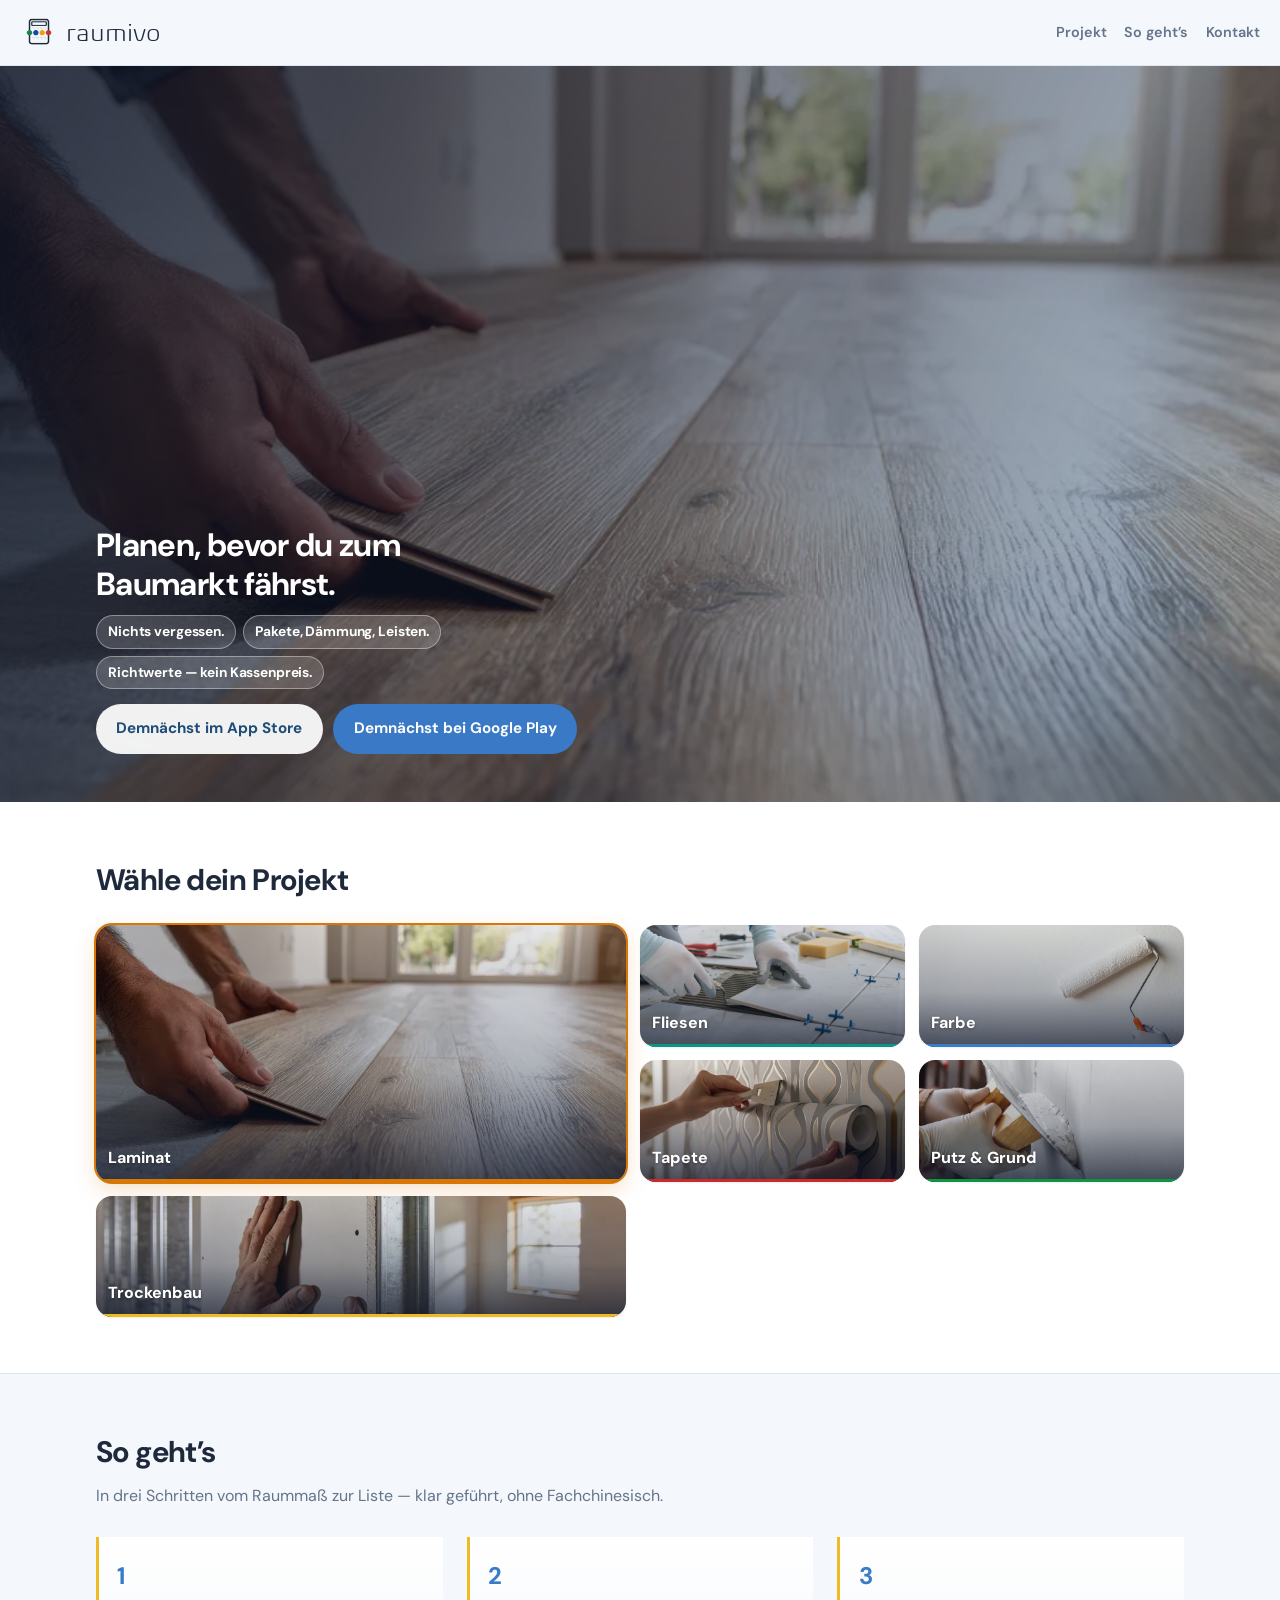
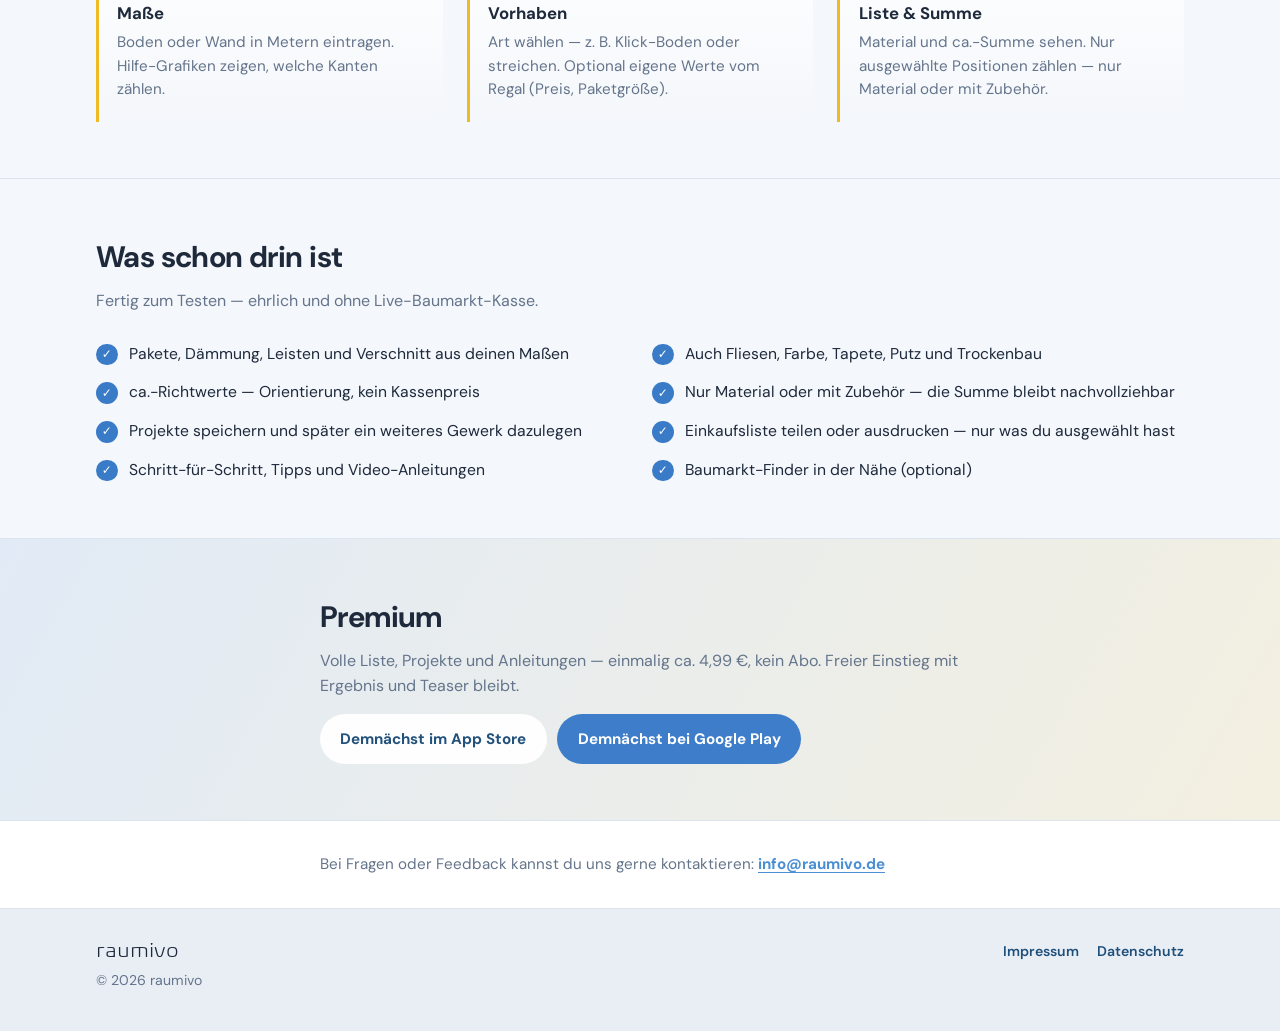
==== index.html @ ad679075 "Add raumivo.de landing page. Co-authored-by: Cursor <cursoragent@cursor.com>" ====
<!DOCTYPE html>
<html lang="de">
<head>
    <meta charset="UTF-8">
    <meta name="viewport" content="width=device-width, initial-scale=1">
    <title>raumivo — Laminat &amp; Heimwerker planen</title>
    <meta name="description" content="Neuen Boden planen mit raumivo: Pakete, Dämmung, Leisten und ca.-Richtwerte — plus Farbe, Tapete, Fliesen und mehr. App für Android und iOS.">
    <meta name="theme-color" content="#3A7BC8">
    <link rel="icon" type="image/png" href="img/logo.png">
    <link rel="preconnect" href="https://fonts.googleapis.com">
    <link rel="preconnect" href="https://fonts.gstatic.com" crossorigin>
    <link href="https://fonts.googleapis.com/css2?family=DM+Sans:ital,opsz,wght@0,9..40,400;0,9..40,600;0,9..40,700;1,9..40,400&display=swap" rel="stylesheet">
    <link rel="stylesheet" href="site.css">
</head>
<body>
    <header class="site-header">
        <a class="brand" href="index.html" aria-label="raumivo Start">
            <img src="img/logo.png" width="40" height="40" alt="">
            <span class="brand-name raumivo-wordmark">raumivo</span>
        </a>
        <nav class="site-nav" aria-label="Seiten">
            <a href="#gewerke">Projekt</a>
            <a href="#so-gehts">So geht’s</a>
            <a href="#kontakt">Kontakt</a>
        </nav>
    </header>

    <main>
        <section class="hero" aria-labelledby="hero-title">
            <div class="hero-bg" style="background-image:url('img/gewerke/home-laminat.webp')" role="img" aria-label="Laminatboden"></div>
            <div class="hero-shade" aria-hidden="true"></div>
            <div class="hero-inner">
                <h1 id="hero-title" class="hero-headline">Planen, bevor du zum Baumarkt fährst.</h1>
                <ul class="hero-slogans">
                    <li>Nichts vergessen.</li>
                    <li>Pakete, Dämmung, Leisten.</li>
                    <li>Richtwerte — kein Kassenpreis.</li>
                </ul>
                <div class="cta-row">
                    <a class="btn btn-secondary is-soon" href="mailto:info@raumivo.de" data-store="appstore"
                       data-label-soon="Demnächst im App Store"
                       data-label-live="Im App Store laden">Demnächst im App Store</a>
                    <a class="btn btn-primary is-soon" href="mailto:info@raumivo.de" data-store="play"
                       data-label-soon="Demnächst bei Google Play"
                       data-label-live="Bei Google Play laden">Demnächst bei Google Play</a>
                </div>
            </div>
        </section>

        <section id="gewerke" class="section section-trades" aria-labelledby="trades-title">
            <div class="section-inner">
                <h2 id="trades-title">Wähle dein Projekt</h2>
                <div class="trade-grid" role="list">
                    <article class="trade-tile trade-tile--star trade-tile--laminat" role="listitem">
                        <span class="trade-tile-bg" style="background-image:url('img/gewerke/home-laminat.webp')"></span>
                        <span class="trade-tile-shade" aria-hidden="true"></span>
                        <span class="trade-tile-label">Laminat</span>
                    </article>
                    <article class="trade-tile trade-tile--fliesen" role="listitem">
                        <span class="trade-tile-bg" style="background-image:url('img/gewerke/home-fliesen.webp')"></span>
                        <span class="trade-tile-shade" aria-hidden="true"></span>
                        <span class="trade-tile-label">Fliesen</span>
                    </article>
                    <article class="trade-tile trade-tile--farbe" role="listitem">
                        <span class="trade-tile-bg" style="background-image:url('img/gewerke/home-farbe.webp')"></span>
                        <span class="trade-tile-shade" aria-hidden="true"></span>
                        <span class="trade-tile-label">Farbe</span>
                    </article>
                    <article class="trade-tile trade-tile--tapete" role="listitem">
                        <span class="trade-tile-bg" style="background-image:url('img/gewerke/home-tapete.webp')"></span>
                        <span class="trade-tile-shade" aria-hidden="true"></span>
                        <span class="trade-tile-label">Tapete</span>
                    </article>
                    <article class="trade-tile trade-tile--putz" role="listitem">
                        <span class="trade-tile-bg" style="background-image:url('img/gewerke/home-putz.webp')"></span>
                        <span class="trade-tile-shade" aria-hidden="true"></span>
                        <span class="trade-tile-label">Putz &amp; Grund</span>
                    </article>
                    <article class="trade-tile trade-tile--trockenbau" role="listitem">
                        <span class="trade-tile-bg" style="background-image:url('img/gewerke/home-trockenbau.webp')"></span>
                        <span class="trade-tile-shade" aria-hidden="true"></span>
                        <span class="trade-tile-label">Trockenbau</span>
                    </article>
                </div>
            </div>
        </section>

        <section id="so-gehts" class="section section-how" aria-labelledby="how-title">
            <div class="section-inner">
                <h2 id="how-title">So geht’s</h2>
                <p class="section-lead">In drei Schritten vom Raummaß zur Liste — klar geführt, ohne Fachchinesisch.</p>
                <ol class="steps">
                    <li class="step">
                        <h3>Maße</h3>
                        <p>Boden oder Wand in Metern eintragen. Hilfe-Grafiken zeigen, welche Kanten zählen.</p>
                    </li>
                    <li class="step">
                        <h3>Vorhaben</h3>
                        <p>Art wählen — z.&nbsp;B. Klick-Boden oder streichen. Optional eigene Werte vom Regal (Preis, Paketgröße).</p>
                    </li>
                    <li class="step">
                        <h3>Liste &amp; Summe</h3>
                        <p>Material und ca.-Summe sehen. Nur ausgewählte Positionen zählen — nur Material oder mit Zubehör.</p>
                    </li>
                </ol>
            </div>
        </section>

        <section id="nutzen" class="section" aria-labelledby="benefits-title">
            <div class="section-inner">
                <h2 id="benefits-title">Was schon drin ist</h2>
                <p class="section-lead">Fertig zum Testen — ehrlich und ohne Live-Baumarkt-Kasse.</p>
                <ul class="checks">
                    <li><span class="check-mark" aria-hidden="true">✓</span><span>Pakete, Dämmung, Leisten und Verschnitt aus deinen Maßen</span></li>
                    <li><span class="check-mark" aria-hidden="true">✓</span><span>Auch Fliesen, Farbe, Tapete, Putz und Trockenbau</span></li>
                    <li><span class="check-mark" aria-hidden="true">✓</span><span>ca.-Richtwerte — Orientierung, kein Kassenpreis</span></li>
                    <li><span class="check-mark" aria-hidden="true">✓</span><span>Nur Material oder mit Zubehör — die Summe bleibt nachvollziehbar</span></li>
                    <li><span class="check-mark" aria-hidden="true">✓</span><span>Projekte speichern und später ein weiteres Gewerk dazulegen</span></li>
                    <li><span class="check-mark" aria-hidden="true">✓</span><span>Einkaufsliste teilen oder ausdrucken — nur was du ausgewählt hast</span></li>
                    <li><span class="check-mark" aria-hidden="true">✓</span><span>Schritt-für-Schritt, Tipps und Video-Anleitungen</span></li>
                    <li><span class="check-mark" aria-hidden="true">✓</span><span>Baumarkt-Finder in der Nähe (optional)</span></li>
                </ul>
            </div>
        </section>

        <section class="section section-premium" aria-labelledby="premium-title">
            <div class="section-inner premium-box">
                <h2 id="premium-title">Premium</h2>
                <p>Volle Liste, Projekte und Anleitungen — einmalig ca.&nbsp;4,99&nbsp;€, kein Abo. Freier Einstieg mit Ergebnis und Teaser bleibt.</p>
                <div class="cta-row">
                    <a class="btn btn-secondary is-soon" href="mailto:info@raumivo.de" data-store="appstore"
                       data-label-soon="Demnächst im App Store"
                       data-label-live="Im App Store laden">Demnächst im App Store</a>
                    <a class="btn btn-primary is-soon" href="mailto:info@raumivo.de" data-store="play"
                       data-label-soon="Demnächst bei Google Play"
                       data-label-live="Bei Google Play laden">Demnächst bei Google Play</a>
                </div>
            </div>
        </section>

        <section id="kontakt" class="section section-contact" aria-label="Kontakt">
            <div class="section-inner contact-box">
                <p class="contact-hint">
                    Bei Fragen oder Feedback kannst du uns gerne kontaktieren:
                    <a href="mailto:info@raumivo.de" data-site-email="fill">info@raumivo.de</a>
                </p>
            </div>
        </section>
    </main>

    <footer class="site-footer">
        <div class="section-inner">
            <div>
                <strong class="brand-name raumivo-wordmark" style="font-size:1.25rem;">raumivo</strong>
                <p style="margin:0.35rem 0 0;">© 2026 raumivo</p>
            </div>
            <div class="footer-links">
                <a href="impressum.html">Impressum</a>
                <a href="datenschutz.html">Datenschutz</a>
            </div>
        </div>
    </footer>

    <script src="site-config.js"></script>
    <script src="site.js"></script>
</body>
</html>
---- site.css ----
/* raumivo.de — gemeinsame Website-Styles */
@font-face {
    font-family: "Biome";
    font-style: normal;
    font-weight: 300;
    font-display: swap;
    src: url("./Biome-W04-Light.ttf") format("truetype");
}

:root {
    --blue: #3a7bc8;
    --blue-mid: #4a8fd4;
    --blue-deep: #1e4f7a;
    --blue-soft: #e8f1fa;
    --yellow: #eebb22;
    --laminat: #d97706;
    --ink: #1e293b;
    --muted: #64748b;
    --line: #dbe4ef;
    --paper: #f4f7fb;
    --white: #ffffff;
    --font-wordmark: "Biome", -apple-system, BlinkMacSystemFont, "Segoe UI", system-ui, sans-serif;
    --font-body: "DM Sans", system-ui, sans-serif;
    --radius: 1rem;
    --max: 68rem;
}

*,
*::before,
*::after {
    box-sizing: border-box;
}

html {
    scroll-behavior: smooth;
}

body {
    margin: 0;
    font-family: var(--font-body);
    color: var(--ink);
    background: var(--paper);
    line-height: 1.55;
    -webkit-font-smoothing: antialiased;
}

img {
    max-width: 100%;
    height: auto;
    display: block;
}

a {
    color: var(--blue-mid);
}

a:hover {
    color: var(--blue-deep);
}

.raumivo-wordmark {
    font-family: var(--font-wordmark);
    font-weight: 300;
    letter-spacing: 0;
    text-transform: lowercase;
}

.site-header {
    position: sticky;
    top: 0;
    z-index: 20;
    display: flex;
    align-items: center;
    justify-content: space-between;
    gap: 1rem;
    padding: 0.85rem 1.25rem;
    background: rgba(244, 247, 251, 0.88);
    backdrop-filter: blur(10px);
    -webkit-backdrop-filter: blur(10px);
    border-bottom: 1px solid rgba(219, 228, 239, 0.8);
}

.brand {
    display: inline-flex;
    align-items: center;
    gap: 0.55rem;
    text-decoration: none;
    color: inherit;
}

.brand img {
    width: 2.35rem;
    height: 2.35rem;
}

.brand-name {
    font-size: 1.45rem;
    line-height: 1;
    color: var(--ink);
}

.site-nav {
    display: flex;
    flex-wrap: wrap;
    gap: 0.85rem 1.1rem;
    font-size: 0.9rem;
    font-weight: 600;
}

.site-nav a {
    text-decoration: none;
    color: var(--muted);
}

.site-nav a:hover {
    color: var(--blue);
}

/* —— Hero (full-bleed Laminat) —— */
.hero {
    position: relative;
    overflow: hidden;
    min-height: min(92vh, 46rem);
    display: flex;
    align-items: flex-end;
    padding: 3.5rem 1.25rem 3rem;
    color: #fff;
}

.hero-bg {
    position: absolute;
    inset: 0;
    background-size: cover;
    background-position: center;
    transform: scale(1.02);
    animation: heroZoom 14s ease-out both;
}

.hero-shade {
    position: absolute;
    inset: 0;
    background: linear-gradient(
        115deg,
        rgba(15, 23, 42, 0.82) 0%,
        rgba(15, 23, 42, 0.55) 48%,
        rgba(30, 79, 122, 0.35) 100%
    );
}

.hero-inner {
    position: relative;
    z-index: 1;
    width: 100%;
    max-width: var(--max);
    margin: 0 auto;
    animation: heroIn 0.8s ease both;
}

.hero-brand {
    display: flex;
    align-items: center;
    gap: 0.85rem;
    margin-bottom: 1.1rem;
}

.logo-plate {
    display: grid;
    place-items: center;
    width: 4.35rem;
    height: 4.35rem;
    border-radius: 1.05rem;
    background: #fff;
    box-shadow: 0 8px 22px rgba(15, 23, 42, 0.28);
    flex-shrink: 0;
}

.hero-brand img {
    width: 3.35rem;
    height: 3.35rem;
    filter: none;
}

.hero-slogans {
    display: flex;
    flex-wrap: wrap;
    gap: 0.45rem;
    list-style: none;
    margin: 0 0 0.9rem;
    padding: 0;
    max-width: 36rem;
}

.hero-slogans li {
    margin: 0;
    padding: 0.32rem 0.7rem;
    border-radius: 999px;
    background: rgba(255, 255, 255, 0.16);
    border: 1px solid rgba(255, 255, 255, 0.38);
    color: #fff;
    font-size: 0.86rem;
    font-weight: 700;
    letter-spacing: -0.01em;
}

.hero-wordmark {
    font-size: clamp(2.75rem, 9vw, 4.5rem);
    line-height: 1;
    margin: 0;
    color: #fff;
    text-shadow: 0 2px 18px rgba(0, 0, 0, 0.35);
}

.hero-kicker {
    display: inline-block;
    margin: 0 0 0.55rem;
    padding: 0.2rem 0.55rem;
    border-radius: 999px;
    background: rgba(217, 119, 6, 0.95);
    color: #fff;
    font-size: 0.72rem;
    font-weight: 800;
    letter-spacing: 0.06em;
    text-transform: uppercase;
}

.hero-headline {
    font-family: var(--font-body);
    font-size: clamp(1.4rem, 3.8vw, 2rem);
    font-weight: 700;
    line-height: 1.2;
    max-width: 18ch;
    margin: 0 0 0.75rem;
    color: #fff;
    letter-spacing: -0.02em;
}

.hero-lead {
    max-width: 34rem;
    margin: 0 0 1.5rem;
    font-size: 1.05rem;
    color: rgba(255, 255, 255, 0.88);
}

.cta-row {
    display: flex;
    flex-wrap: wrap;
    gap: 0.65rem;
}

.btn {
    display: inline-flex;
    align-items: center;
    justify-content: center;
    min-height: 2.85rem;
    padding: 0.7rem 1.15rem;
    border-radius: 999px;
    font-family: var(--font-body);
    font-size: 0.95rem;
    font-weight: 700;
    text-decoration: none;
    border: 2px solid transparent;
    transition: transform 0.18s ease, background 0.18s ease, border-color 0.18s ease, color 0.18s ease;
}

.btn:hover {
    transform: translateY(-1px);
}

.btn-primary {
    background: var(--blue);
    color: var(--white);
}

.btn-primary:hover {
    background: #2f6aaf;
    color: var(--white);
}

.btn-secondary {
    background: rgba(255, 255, 255, 0.95);
    color: var(--blue-deep);
    border-color: transparent;
}

.btn-secondary:hover {
    background: #fff;
    color: var(--blue);
}

.btn.is-soon.btn-secondary,
.btn.is-soon.btn-primary {
    opacity: 0.98;
}

.btn-ghost {
    background: transparent;
    color: var(--blue-deep);
    border-color: transparent;
    text-decoration: underline;
    text-underline-offset: 3px;
    font-weight: 600;
}

.btn-ghost-on-dark {
    color: rgba(255, 255, 255, 0.92);
}

.btn-ghost-on-dark:hover {
    color: #fff;
}

/* —— Sections —— */
.section {
    padding: 3.5rem 1.25rem;
}

.section-inner {
    max-width: var(--max);
    margin: 0 auto;
}

.section h2 {
    font-family: var(--font-body);
    font-size: clamp(1.45rem, 3vw, 1.85rem);
    font-weight: 700;
    letter-spacing: -0.02em;
    margin: 0 0 0.5rem;
}

.section-lead {
    margin: 0 0 1.75rem;
    max-width: 36rem;
    color: var(--muted);
}

/* Gewerk-Fotos */
.section-trades {
    background: var(--white);
    border-bottom: 1px solid var(--line);
}

.section-trades h2 {
    margin-bottom: 1.35rem;
}

.trade-grid {
    display: grid;
    grid-template-columns: 1fr 1fr;
    gap: 0.7rem;
}

@media (min-width: 800px) {
    .trade-grid {
        grid-template-columns: 2fr 1fr 1fr;
        grid-template-rows: auto auto;
        gap: 0.85rem;
    }

    .trade-tile--star {
        grid-row: span 2;
        min-height: 100%;
    }
}

.trade-tile {
    position: relative;
    isolation: isolate;
    min-height: 7.6rem;
    border-radius: 1rem;
    overflow: hidden;
    box-shadow: 0 1px 2px rgba(15, 23, 42, 0.08);
}

.trade-tile--star {
    min-height: 10.5rem;
    box-shadow: 0 0 0 2px var(--laminat), 0 8px 22px rgba(217, 119, 6, 0.22);
}

.trade-tile-bg {
    position: absolute;
    inset: 0;
    background-size: cover;
    background-position: center;
}

.trade-tile-shade {
    position: absolute;
    inset: 0;
    background: linear-gradient(
        to top,
        rgba(15, 23, 42, 0.75) 0%,
        rgba(15, 23, 42, 0.32) 45%,
        rgba(15, 23, 42, 0.1) 100%
    );
}

.trade-tile-label {
    position: absolute;
    left: 0.75rem;
    right: 0.75rem;
    bottom: 0.7rem;
    z-index: 2;
    color: #fff;
    font-size: 1rem;
    font-weight: 800;
    text-shadow: 0 1px 3px rgba(0, 0, 0, 0.4);
}

.trade-tile-badge {
    position: absolute;
    top: 0.6rem;
    right: 0.6rem;
    z-index: 2;
    padding: 0.18rem 0.5rem;
    border-radius: 999px;
    background: rgba(217, 119, 6, 0.95);
    color: #fff;
    font-size: 0.65rem;
    font-weight: 800;
    letter-spacing: 0.05em;
    text-transform: uppercase;
}

.trade-tile--laminat::after,
.trade-tile--fliesen::after,
.trade-tile--farbe::after,
.trade-tile--tapete::after,
.trade-tile--putz::after,
.trade-tile--trockenbau::after {
    content: "";
    position: absolute;
    left: 0;
    right: 0;
    bottom: 0;
    height: 3px;
    z-index: 2;
}

.trade-tile--laminat::after { background: #d97706; }
.trade-tile--fliesen::after { background: #0d9488; }
.trade-tile--farbe::after { background: #3a7bc8; }
.trade-tile--tapete::after { background: #cc292b; }
.trade-tile--putz::after { background: #109342; }
.trade-tile--trockenbau::after { background: #eebb22; }

.section-how {
    background: var(--paper);
    border-bottom: 1px solid var(--line);
}

.steps {
    display: grid;
    gap: 1.25rem;
    list-style: none;
    margin: 0;
    padding: 0;
    counter-reset: step;
}

@media (min-width: 720px) {
    .steps {
        grid-template-columns: repeat(3, 1fr);
        gap: 1.5rem;
    }
}

.step {
    counter-increment: step;
    padding: 1.25rem 1.15rem;
    border-left: 3px solid var(--yellow);
    background: linear-gradient(180deg, #fff, var(--paper));
    animation: riseIn 0.7s ease both;
}

.step:nth-child(2) { animation-delay: 0.08s; }
.step:nth-child(3) { animation-delay: 0.16s; }

.step::before {
    content: counter(step);
    display: block;
    font-size: 1.5rem;
    font-weight: 700;
    color: var(--blue);
    margin-bottom: 0.35rem;
}

.step h3 {
    margin: 0 0 0.35rem;
    font-size: 1.05rem;
}

.step p {
    margin: 0;
    font-size: 0.95rem;
    color: var(--muted);
}

.checks {
    list-style: none;
    margin: 0;
    padding: 0;
    display: grid;
    gap: 0.85rem;
}

@media (min-width: 720px) {
    .checks {
        grid-template-columns: 1fr 1fr;
        gap: 0.9rem 1.5rem;
    }
}

.checks li {
    display: flex;
    gap: 0.7rem;
    align-items: flex-start;
    font-size: 0.98rem;
}

.check-mark {
    flex-shrink: 0;
    width: 1.35rem;
    height: 1.35rem;
    margin-top: 0.12rem;
    border-radius: 999px;
    background: var(--blue);
    color: var(--white);
    display: grid;
    place-items: center;
    font-size: 0.75rem;
    font-weight: 800;
}

.section-premium {
    background: linear-gradient(120deg, rgba(58, 123, 200, 0.1), rgba(238, 187, 34, 0.12));
    border-top: 1px solid var(--line);
}

.premium-box {
    max-width: 40rem;
}

.premium-box p {
    margin: 0 0 1rem;
    color: var(--muted);
}

.section-contact {
    background: var(--white);
    border-top: 1px solid var(--line);
    padding-top: 2rem;
    padding-bottom: 2rem;
}

.contact-box {
    max-width: 40rem;
}

.contact-hint {
    margin: 0;
    color: var(--muted);
    font-size: 0.95rem;
    line-height: 1.5;
}

.contact-hint a {
    font-weight: 700;
    text-decoration: underline;
    text-underline-offset: 3px;
}

/* —— Legal pages —— */
.legal-page {
    padding: 2rem 1.25rem 3rem;
}

.legal-page .section-inner {
    max-width: 40rem;
}

.legal-page h1 {
    font-size: 1.75rem;
    margin: 0 0 0.75rem;
}

.legal-page h2 {
    font-size: 1.05rem;
    margin: 1.6rem 0 0.5rem;
}

.legal-page p,
.legal-page li {
    color: #334155;
    font-size: 0.95rem;
}

.note-pending {
    background: #fff8e6;
    border: 1px solid #f0d889;
    border-radius: var(--radius);
    padding: 0.85rem 1rem;
    font-size: 0.9rem;
    color: #6b5420;
}

.back-link {
    display: inline-block;
    margin-bottom: 1.25rem;
    font-weight: 600;
    text-decoration: none;
}

/* —— Footer —— */
.site-footer {
    padding: 2rem 1.25rem 2.5rem;
    border-top: 1px solid var(--line);
    background: #e9eef5;
    color: var(--muted);
    font-size: 0.88rem;
}

.site-footer .section-inner {
    display: flex;
    flex-wrap: wrap;
    gap: 1rem 1.5rem;
    justify-content: space-between;
    align-items: flex-start;
}

.footer-links {
    display: flex;
    flex-wrap: wrap;
    gap: 0.85rem 1.1rem;
}

.footer-links a {
    text-decoration: none;
    font-weight: 600;
    color: var(--blue-deep);
}

@keyframes heroIn {
    from { opacity: 0; transform: translateY(12px); }
    to { opacity: 1; transform: translateY(0); }
}

@keyframes heroZoom {
    from { transform: scale(1.08); }
    to { transform: scale(1.02); }
}

@keyframes riseIn {
    from { opacity: 0; transform: translateY(10px); }
    to { opacity: 1; transform: translateY(0); }
}

@media (prefers-reduced-motion: reduce) {
    *,
    *::before,
    *::after {
        animation: none !important;
        transition: none !important;
    }
}
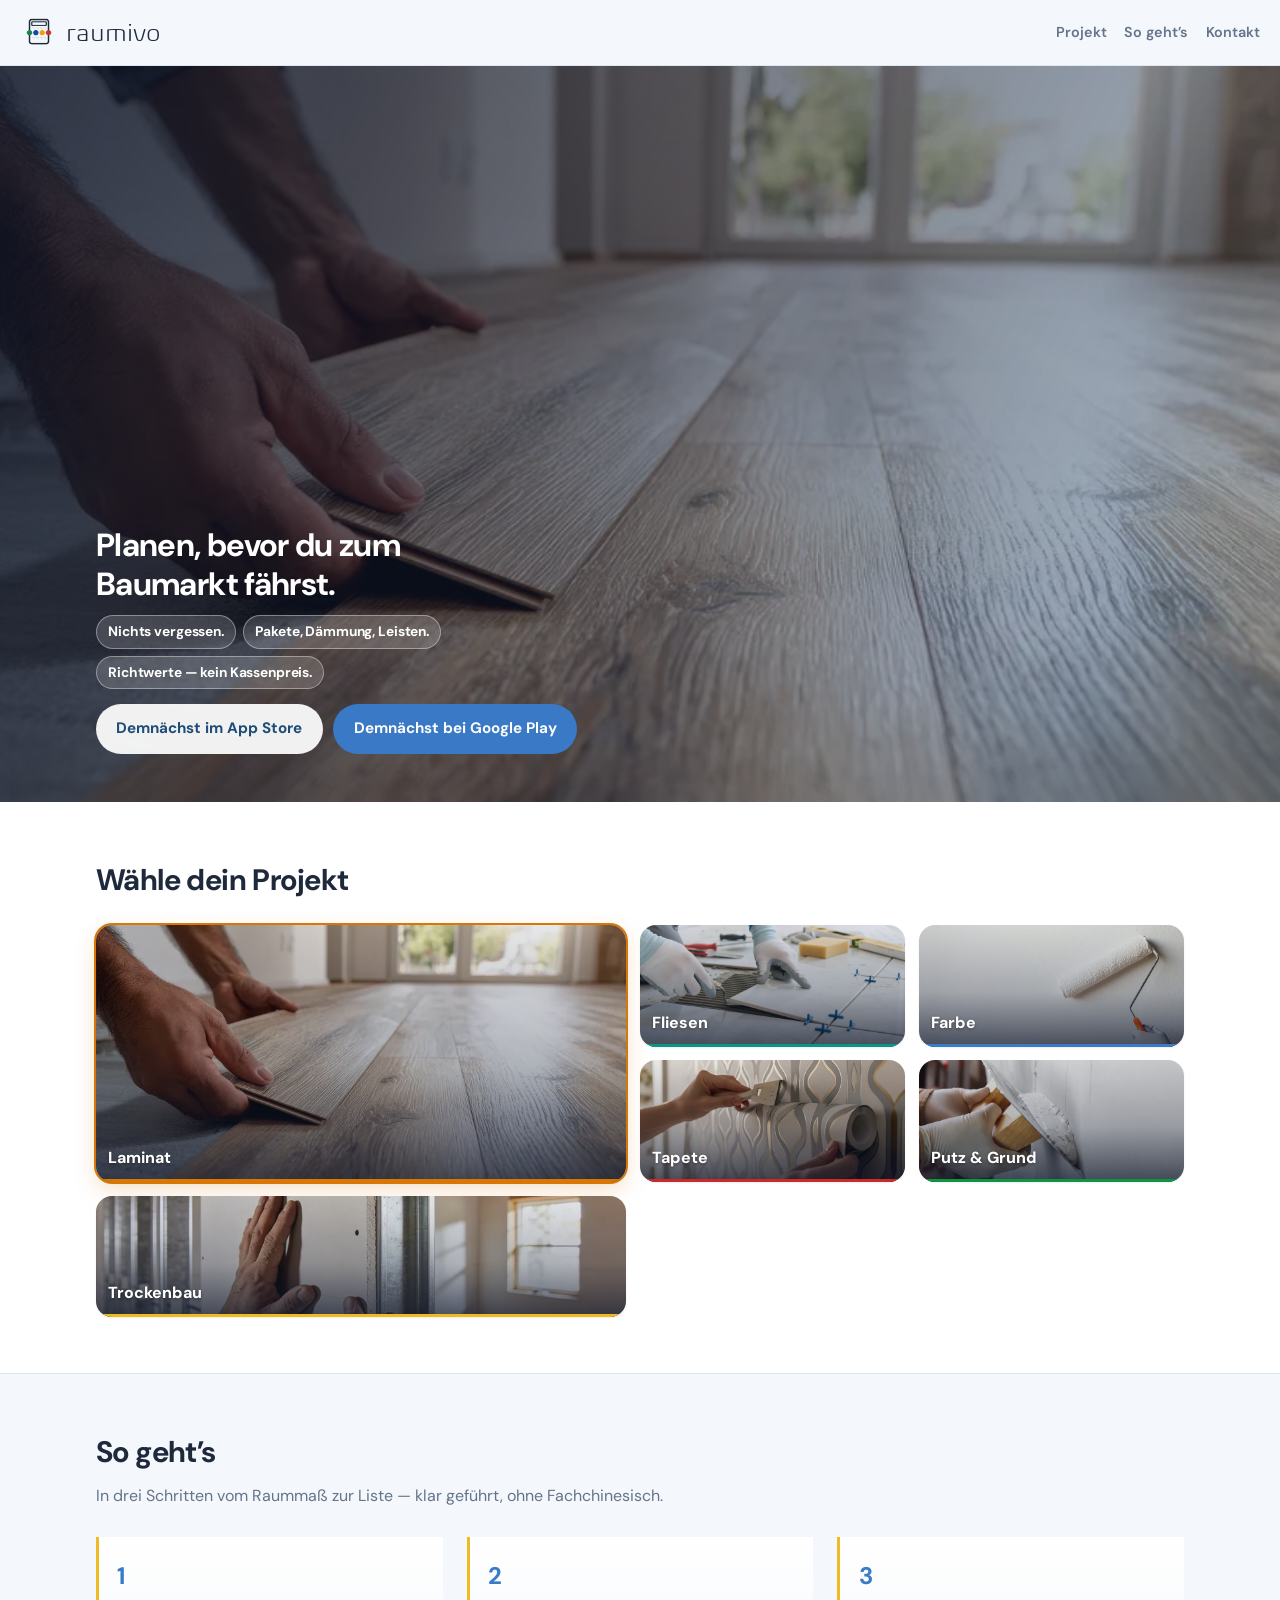
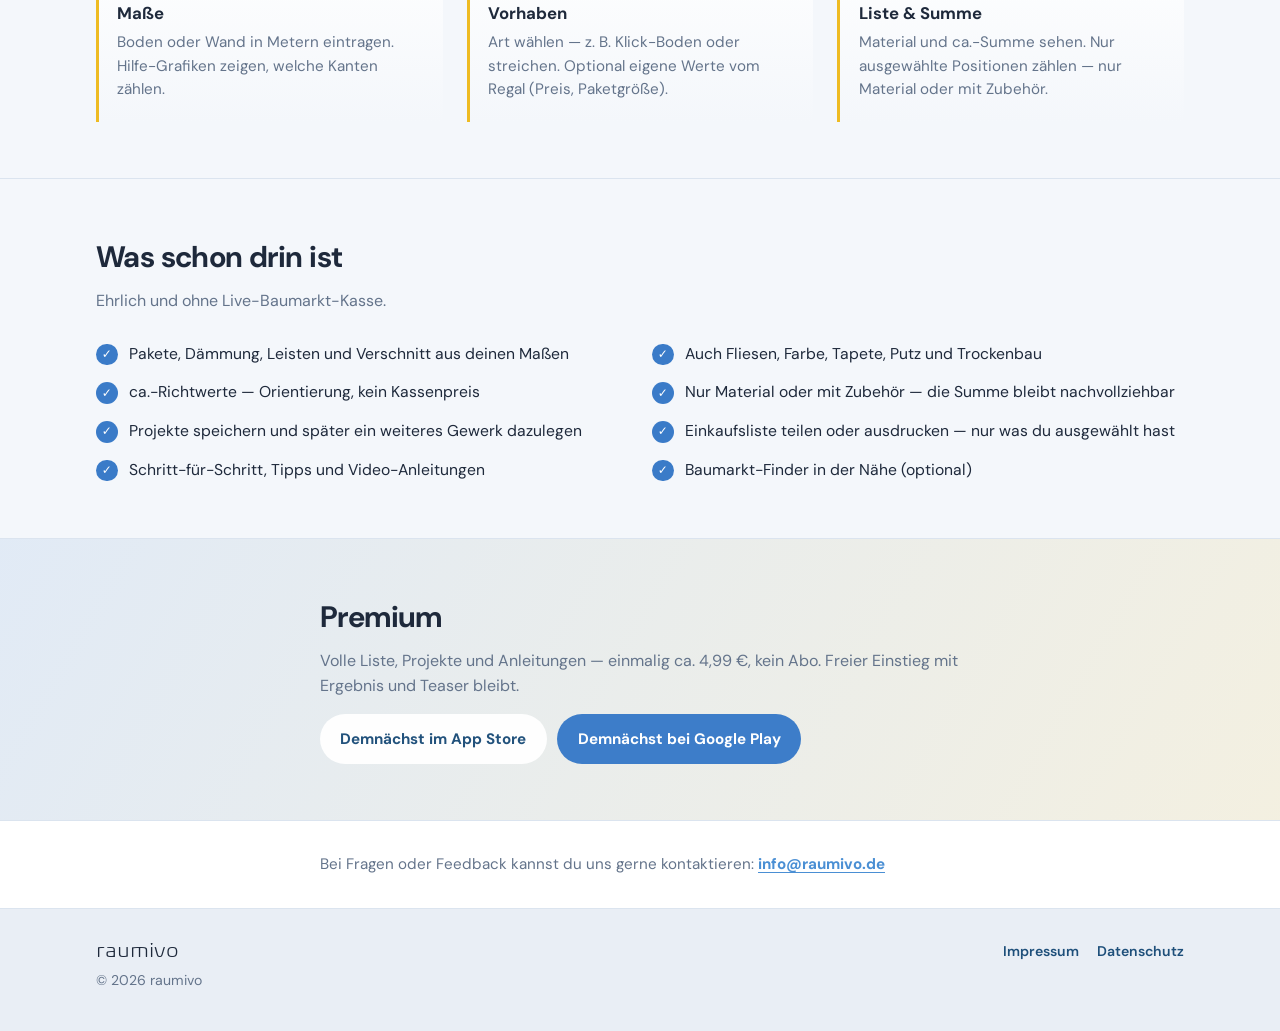
==== commit 562b46ac: "Remove 'Fertig zum Testen' from features lead. Co-authored-by: Cursor <cursoragent@cursor.com>" ====
--- a/index.html
+++ b/index.html
@@ -109,7 +109,7 @@
         <section id="nutzen" class="section" aria-labelledby="benefits-title">
             <div class="section-inner">
                 <h2 id="benefits-title">Was schon drin ist</h2>
-                <p class="section-lead">Fertig zum Testen — ehrlich und ohne Live-Baumarkt-Kasse.</p>
+                <p class="section-lead">Ehrlich und ohne Live-Baumarkt-Kasse.</p>
                 <ul class="checks">
                     <li><span class="check-mark" aria-hidden="true">✓</span><span>Pakete, Dämmung, Leisten und Verschnitt aus deinen Maßen</span></li>
                     <li><span class="check-mark" aria-hidden="true">✓</span><span>Auch Fliesen, Farbe, Tapete, Putz und Trockenbau</span></li>
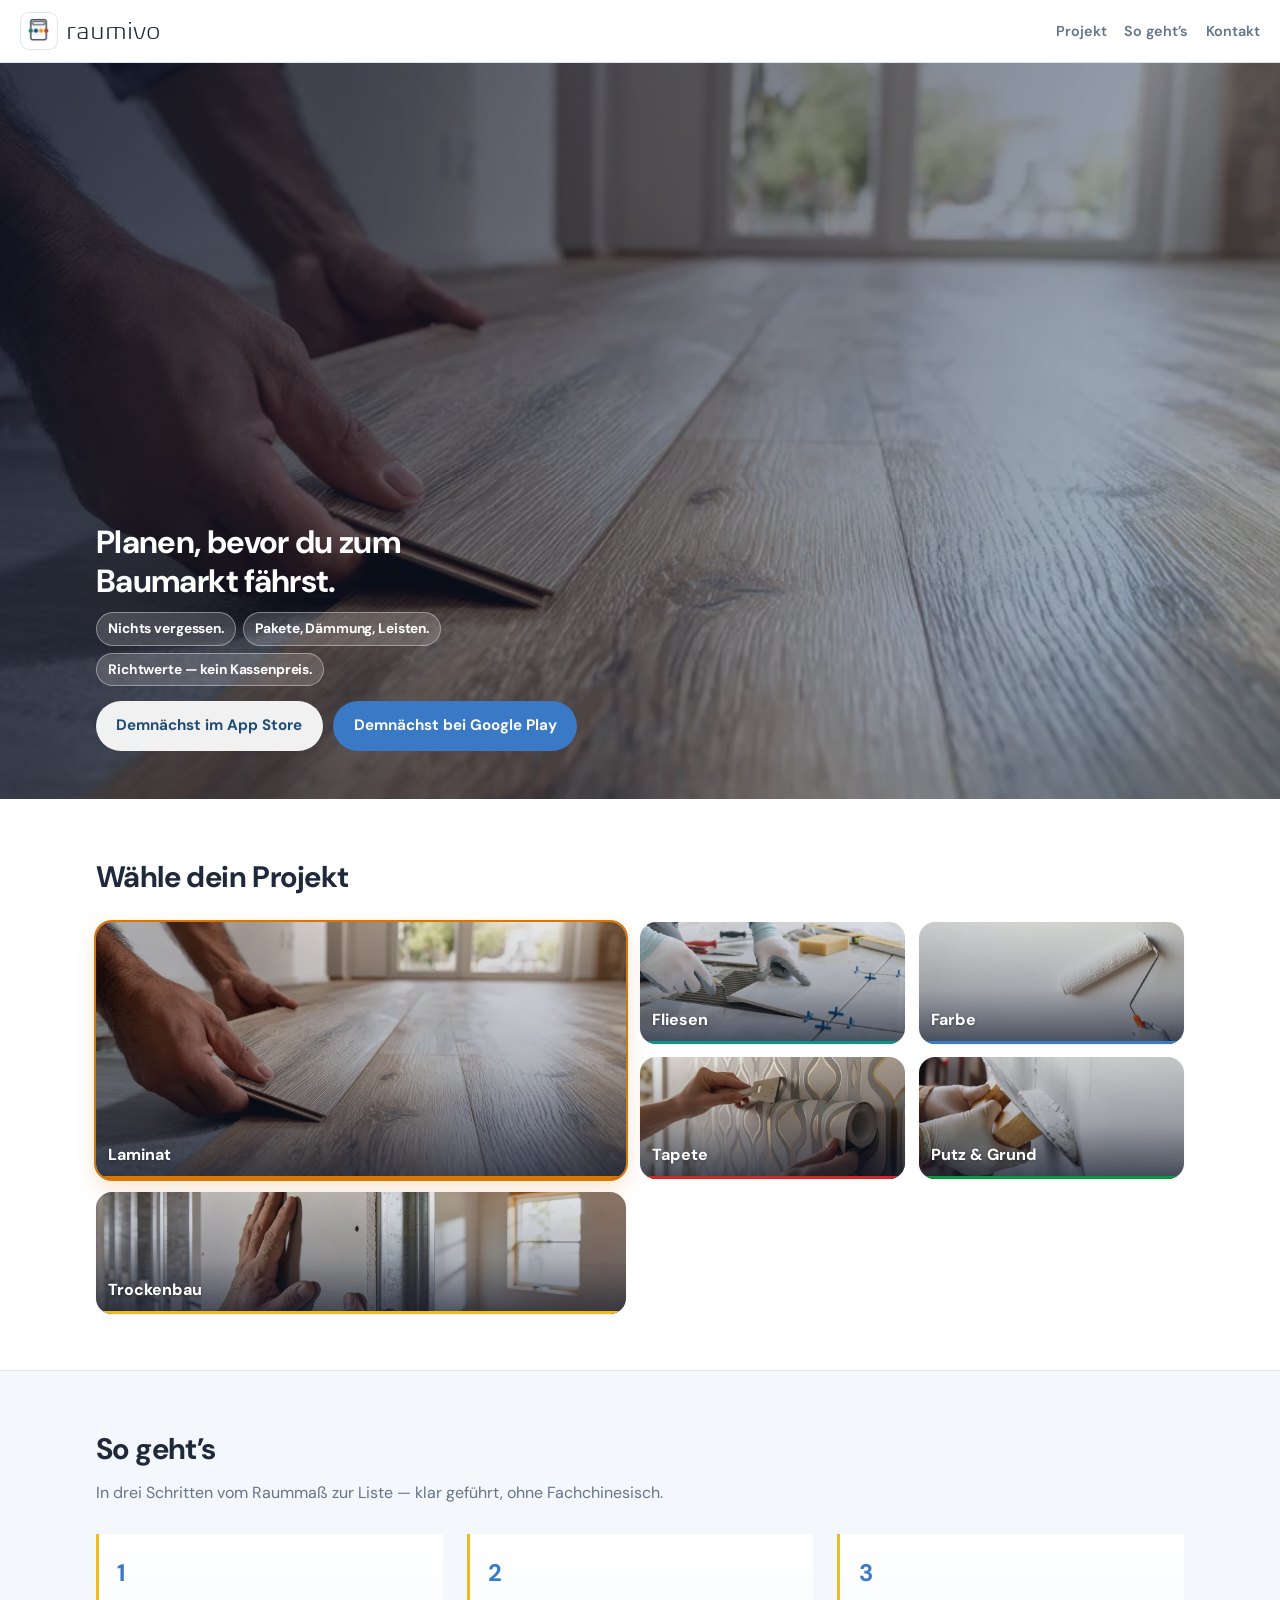
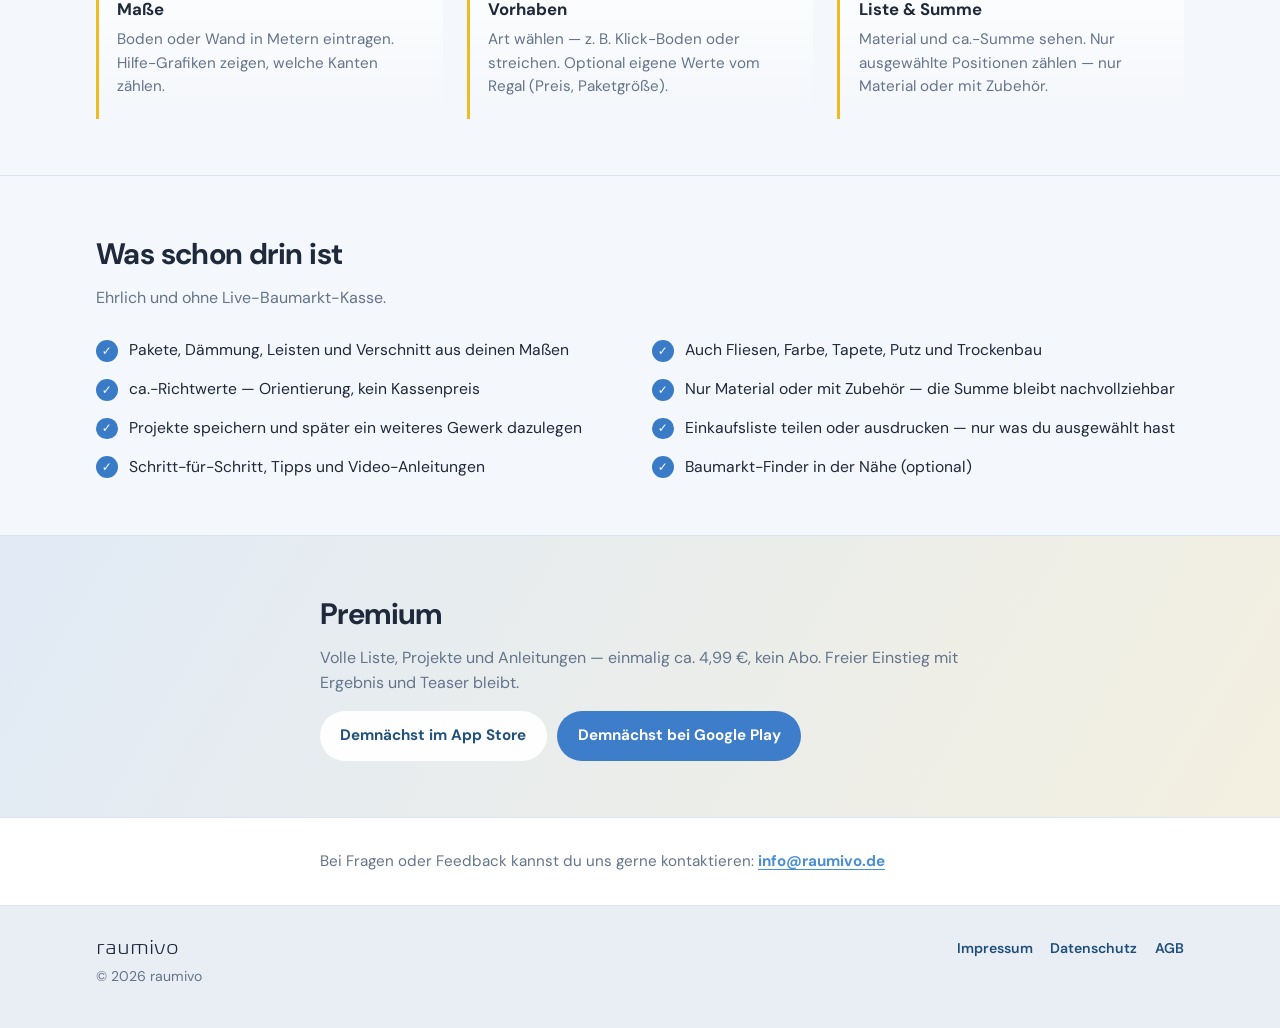
==== commit 6d39c4d2: "Add Nutzungsbedingungen (AGB) page and footer links for Play Store. Co-authored-by: Cursor <cursorag" ====
--- a/index.html
+++ b/index.html
@@ -157,6 +157,7 @@
             <div class="footer-links">
                 <a href="impressum.html">Impressum</a>
                 <a href="datenschutz.html">Datenschutz</a>
+                <a href="agb.html">AGB</a>
             </div>
         </div>
     </footer>
--- a/site.css
+++ b/site.css
@@ -72,12 +72,11 @@
     display: flex;
     align-items: center;
     justify-content: space-between;
-    gap: 1rem;
-    padding: 0.85rem 1.25rem;
-    background: rgba(244, 247, 251, 0.88);
-    backdrop-filter: blur(10px);
-    -webkit-backdrop-filter: blur(10px);
-    border-bottom: 1px solid rgba(219, 228, 239, 0.8);
+    gap: 0.75rem 1rem;
+    padding: 0.75rem 1.25rem;
+    /* Solid — transparent logo must not sit on frosted/hero bleed */
+    background: #fff;
+    border-bottom: 1px solid var(--line);
 }
 
 .brand {
@@ -86,11 +85,18 @@
     gap: 0.55rem;
     text-decoration: none;
     color: inherit;
+    min-width: 0;
+    flex-shrink: 0;
 }
 
 .brand img {
     width: 2.35rem;
     height: 2.35rem;
+    flex-shrink: 0;
+    padding: 0.2rem;
+    border-radius: 0.55rem;
+    background: #fff;
+    box-shadow: inset 0 0 0 1px rgba(219, 228, 239, 0.95);
 }
 
 .brand-name {
@@ -101,7 +107,9 @@
 
 .site-nav {
     display: flex;
-    flex-wrap: wrap;
+    flex-wrap: nowrap;
+    align-items: center;
+    justify-content: flex-end;
     gap: 0.85rem 1.1rem;
     font-size: 0.9rem;
     font-weight: 600;
@@ -110,10 +118,41 @@
 .site-nav a {
     text-decoration: none;
     color: var(--muted);
+    white-space: nowrap;
 }
 
 .site-nav a:hover {
     color: var(--blue);
+}
+
+@media (max-width: 560px) {
+    .site-header {
+        flex-wrap: wrap;
+        padding: 0.65rem 1rem 0.7rem;
+        row-gap: 0.55rem;
+    }
+
+    .brand {
+        width: 100%;
+    }
+
+    .brand img {
+        width: 2.1rem;
+        height: 2.1rem;
+    }
+
+    .brand-name {
+        font-size: 1.28rem;
+    }
+
+    .site-nav {
+        width: 100%;
+        justify-content: flex-start;
+        gap: 1rem;
+        font-size: 0.82rem;
+        padding-top: 0.15rem;
+        border-top: 1px solid var(--line);
+    }
 }
 
 /* —— Hero (full-bleed Laminat) —— */
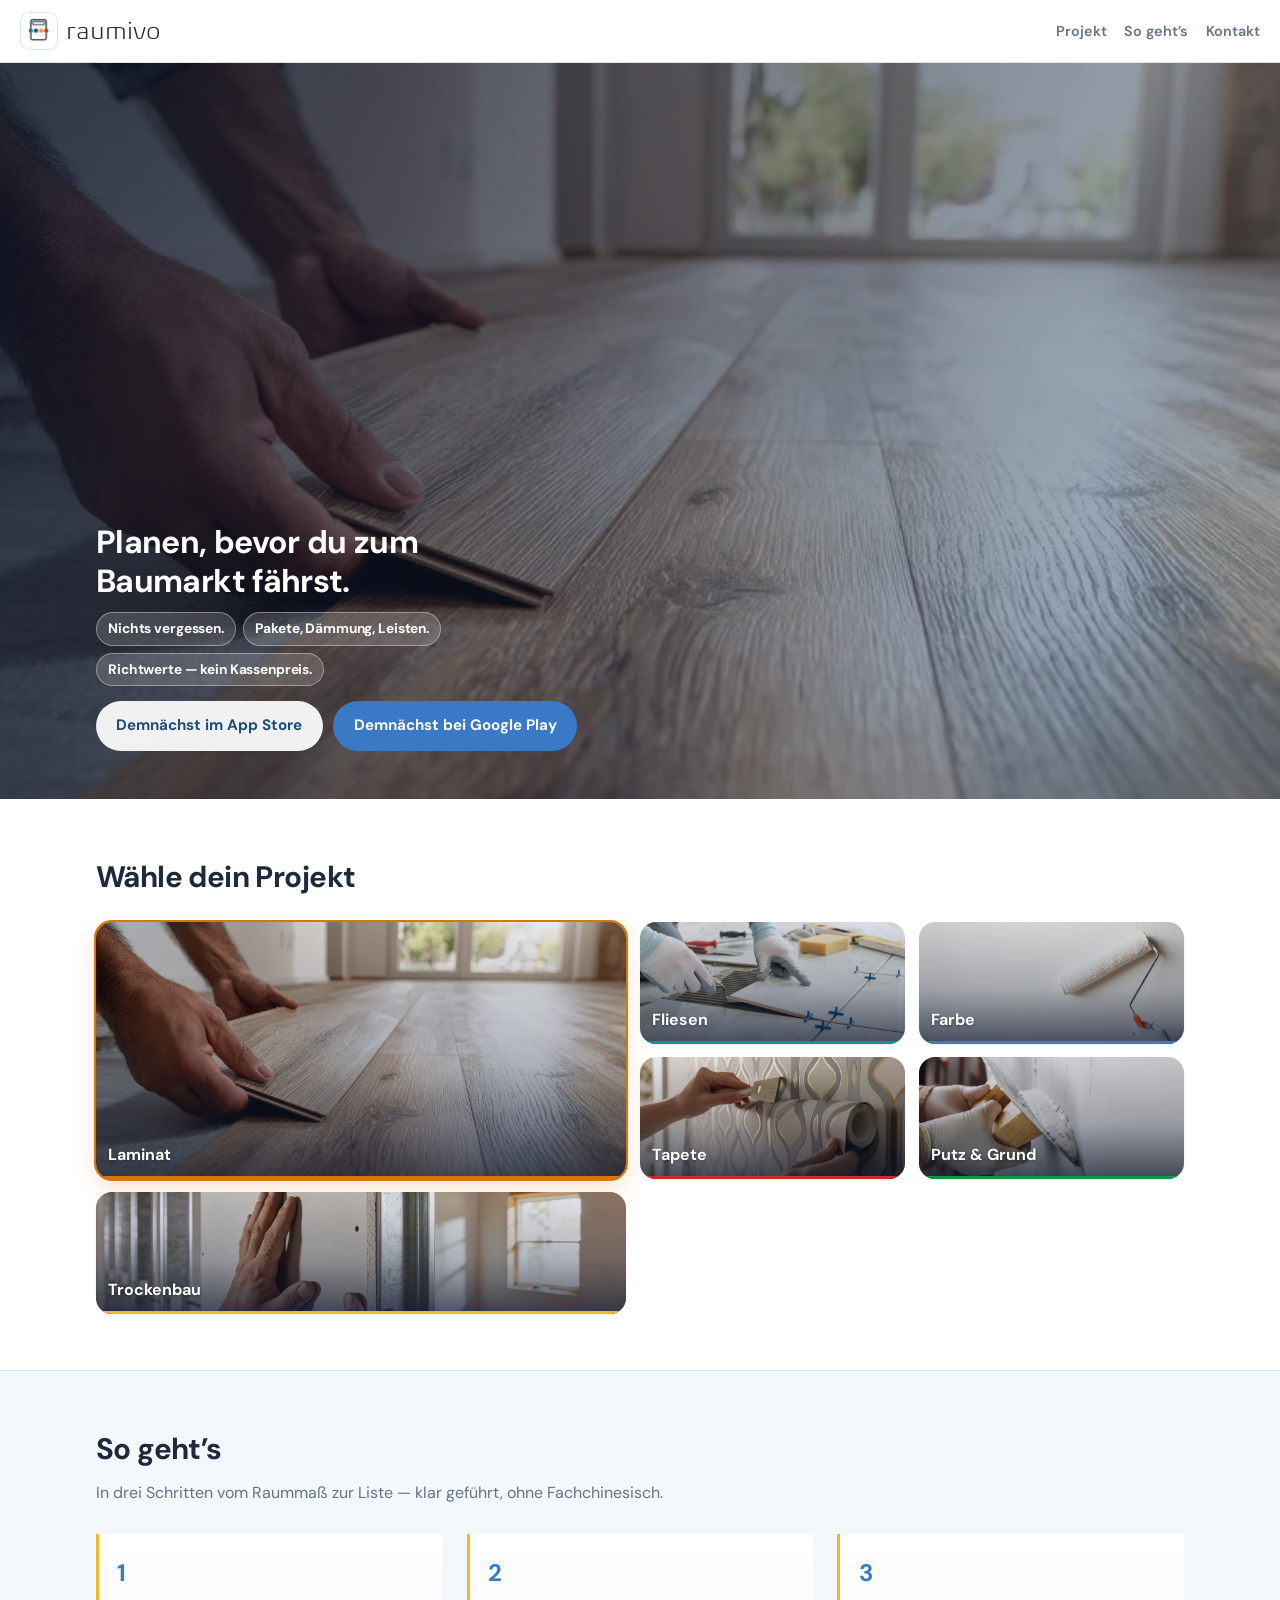
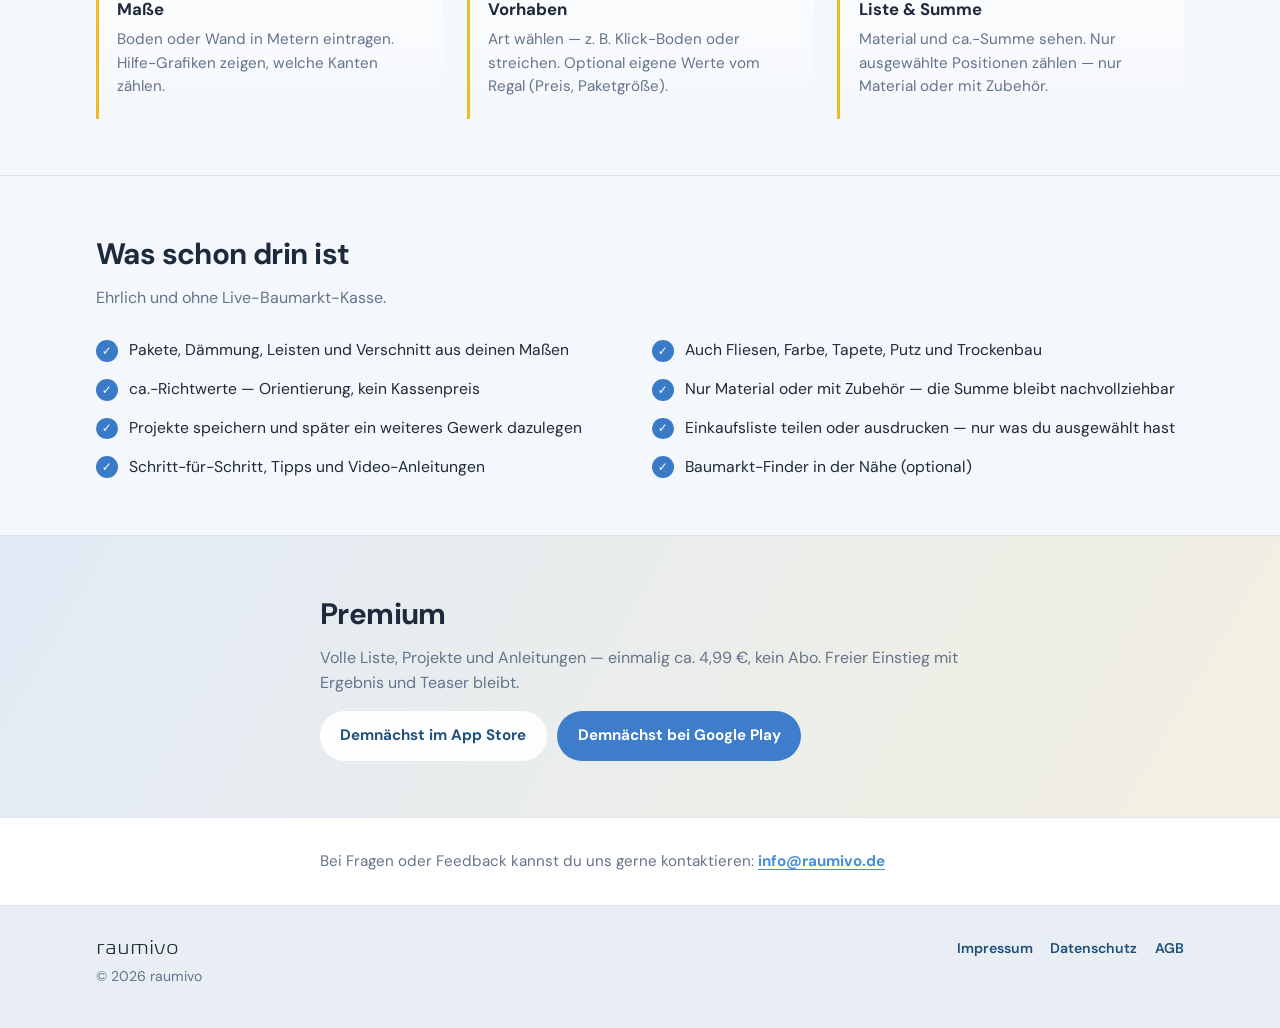
==== commit fa2efb19: "Host DM Sans locally and remove Google Fonts requests. Co-authored-by: Cursor <cursoragent@cursor.co" ====
--- a/index.html
+++ b/index.html
@@ -7,9 +7,6 @@
     <meta name="description" content="Neuen Boden planen mit raumivo: Pakete, Dämmung, Leisten und ca.-Richtwerte — plus Farbe, Tapete, Fliesen und mehr. App für Android und iOS.">
     <meta name="theme-color" content="#3A7BC8">
     <link rel="icon" type="image/png" href="img/logo.png">
-    <link rel="preconnect" href="https://fonts.googleapis.com">
-    <link rel="preconnect" href="https://fonts.gstatic.com" crossorigin>
-    <link href="https://fonts.googleapis.com/css2?family=DM+Sans:ital,opsz,wght@0,9..40,400;0,9..40,600;0,9..40,700;1,9..40,400&display=swap" rel="stylesheet">
     <link rel="stylesheet" href="site.css">
 </head>
 <body>
--- a/site.css
+++ b/site.css
@@ -5,6 +5,72 @@
     font-weight: 300;
     font-display: swap;
     src: url("./Biome-W04-Light.ttf") format("truetype");
+}
+
+/* DM Sans lokal (kein Google Fonts — keine IP an Google) */
+@font-face {
+    font-family: "DM Sans";
+    font-style: normal;
+    font-weight: 400;
+    font-display: swap;
+    src: url("./fonts/dm-sans-latin-ext-400-normal.woff2") format("woff2");
+    unicode-range: U+0100-02BA, U+02BD-02C5, U+02C7-02CC, U+02CE-02D7, U+02DD-02FF, U+0304, U+0308, U+0329, U+1D00-1DBF, U+1E00-1E9F, U+1EF2-1EFF, U+2020, U+20A0-20AB, U+20AD-20C0, U+2113, U+2C60-2C7F, U+A720-A7FF;
+}
+@font-face {
+    font-family: "DM Sans";
+    font-style: normal;
+    font-weight: 400;
+    font-display: swap;
+    src: url("./fonts/dm-sans-latin-400-normal.woff2") format("woff2");
+    unicode-range: U+0000-00FF, U+0131, U+0152-0153, U+02BB-02BC, U+02C6, U+02DA, U+02DC, U+0304, U+0308, U+0329, U+2000-206F, U+20AC, U+2122, U+2191, U+2193, U+2212, U+2215, U+FEFF, U+FFFD;
+}
+@font-face {
+    font-family: "DM Sans";
+    font-style: italic;
+    font-weight: 400;
+    font-display: swap;
+    src: url("./fonts/dm-sans-latin-ext-400-italic.woff2") format("woff2");
+    unicode-range: U+0100-02BA, U+02BD-02C5, U+02C7-02CC, U+02CE-02D7, U+02DD-02FF, U+0304, U+0308, U+0329, U+1D00-1DBF, U+1E00-1E9F, U+1EF2-1EFF, U+2020, U+20A0-20AB, U+20AD-20C0, U+2113, U+2C60-2C7F, U+A720-A7FF;
+}
+@font-face {
+    font-family: "DM Sans";
+    font-style: italic;
+    font-weight: 400;
+    font-display: swap;
+    src: url("./fonts/dm-sans-latin-400-italic.woff2") format("woff2");
+    unicode-range: U+0000-00FF, U+0131, U+0152-0153, U+02BB-02BC, U+02C6, U+02DA, U+02DC, U+0304, U+0308, U+0329, U+2000-206F, U+20AC, U+2122, U+2191, U+2193, U+2212, U+2215, U+FEFF, U+FFFD;
+}
+@font-face {
+    font-family: "DM Sans";
+    font-style: normal;
+    font-weight: 600;
+    font-display: swap;
+    src: url("./fonts/dm-sans-latin-ext-600-normal.woff2") format("woff2");
+    unicode-range: U+0100-02BA, U+02BD-02C5, U+02C7-02CC, U+02CE-02D7, U+02DD-02FF, U+0304, U+0308, U+0329, U+1D00-1DBF, U+1E00-1E9F, U+1EF2-1EFF, U+2020, U+20A0-20AB, U+20AD-20C0, U+2113, U+2C60-2C7F, U+A720-A7FF;
+}
+@font-face {
+    font-family: "DM Sans";
+    font-style: normal;
+    font-weight: 600;
+    font-display: swap;
+    src: url("./fonts/dm-sans-latin-600-normal.woff2") format("woff2");
+    unicode-range: U+0000-00FF, U+0131, U+0152-0153, U+02BB-02BC, U+02C6, U+02DA, U+02DC, U+0304, U+0308, U+0329, U+2000-206F, U+20AC, U+2122, U+2191, U+2193, U+2212, U+2215, U+FEFF, U+FFFD;
+}
+@font-face {
+    font-family: "DM Sans";
+    font-style: normal;
+    font-weight: 700;
+    font-display: swap;
+    src: url("./fonts/dm-sans-latin-ext-700-normal.woff2") format("woff2");
+    unicode-range: U+0100-02BA, U+02BD-02C5, U+02C7-02CC, U+02CE-02D7, U+02DD-02FF, U+0304, U+0308, U+0329, U+1D00-1DBF, U+1E00-1E9F, U+1EF2-1EFF, U+2020, U+20A0-20AB, U+20AD-20C0, U+2113, U+2C60-2C7F, U+A720-A7FF;
+}
+@font-face {
+    font-family: "DM Sans";
+    font-style: normal;
+    font-weight: 700;
+    font-display: swap;
+    src: url("./fonts/dm-sans-latin-700-normal.woff2") format("woff2");
+    unicode-range: U+0000-00FF, U+0131, U+0152-0153, U+02BB-02BC, U+02C6, U+02DA, U+02DC, U+0304, U+0308, U+0329, U+2000-206F, U+20AC, U+2122, U+2191, U+2193, U+2212, U+2215, U+FEFF, U+FFFD;
 }
 
 :root {
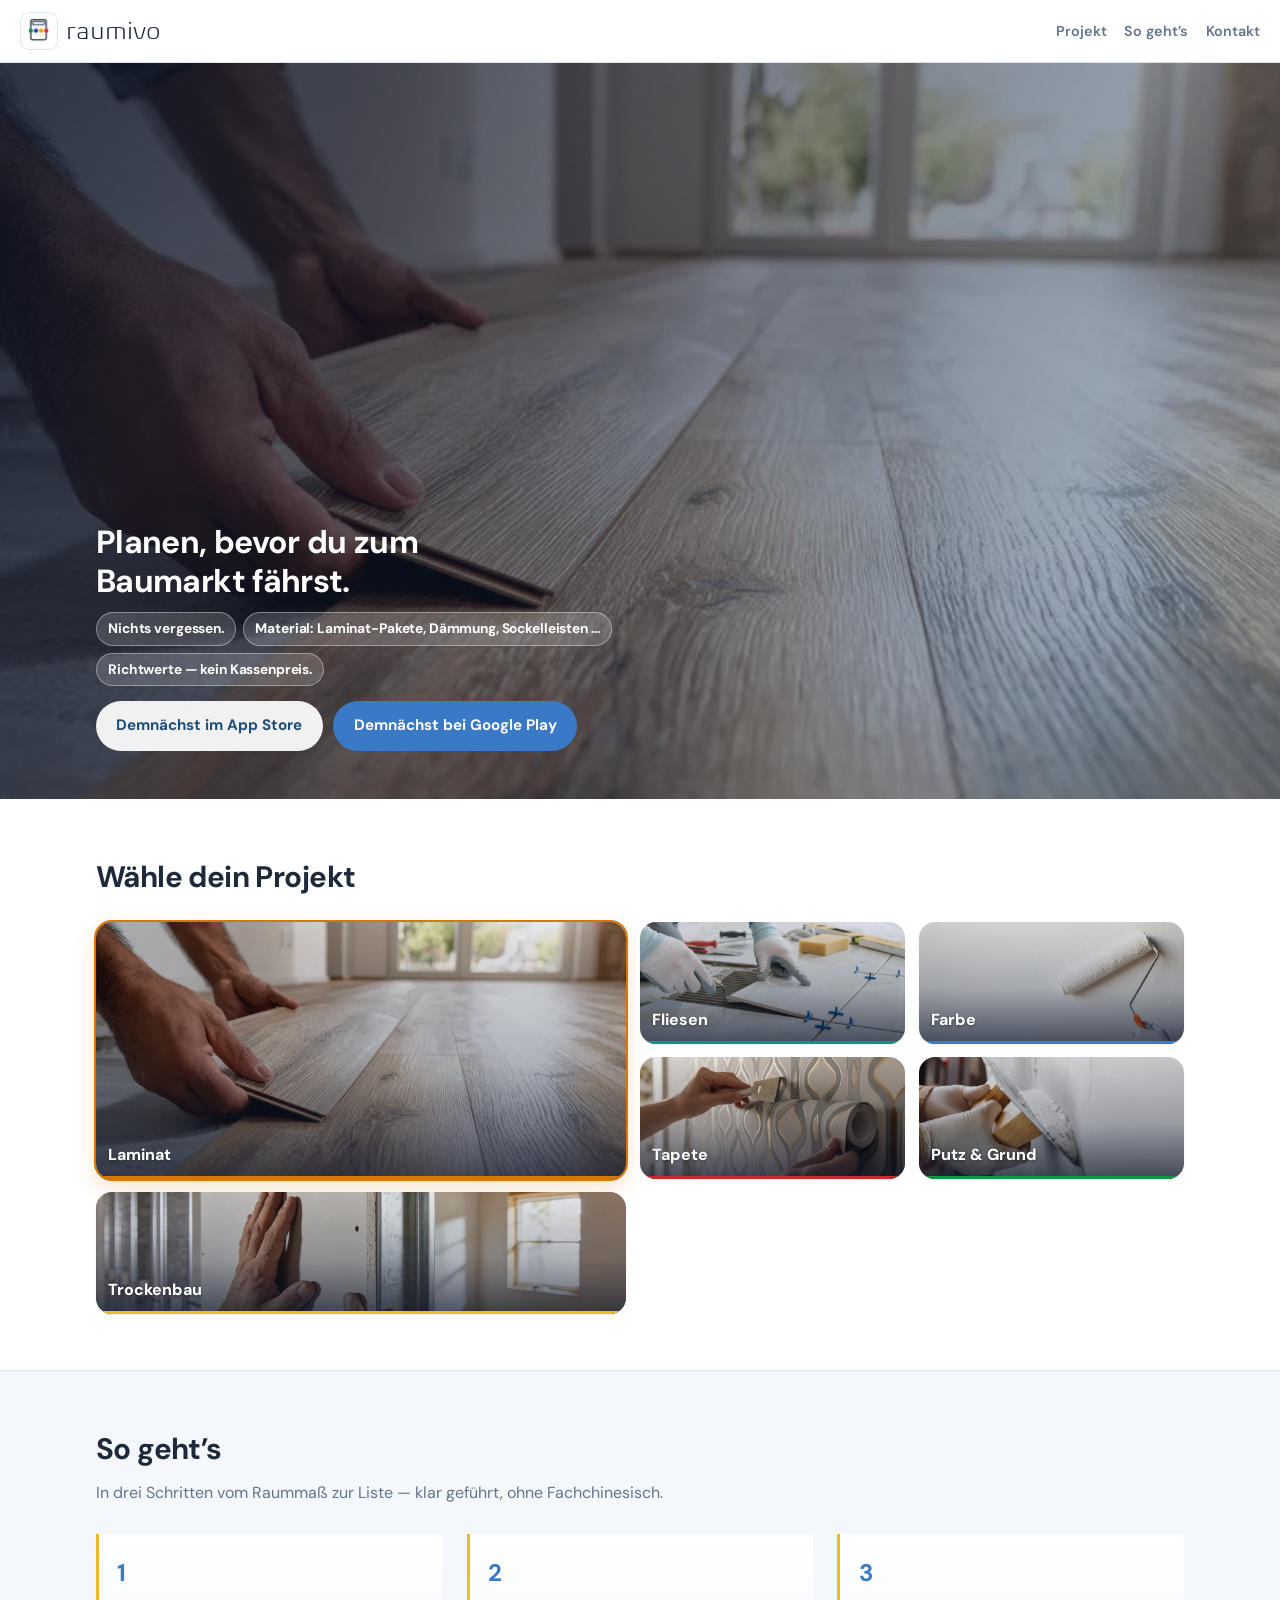
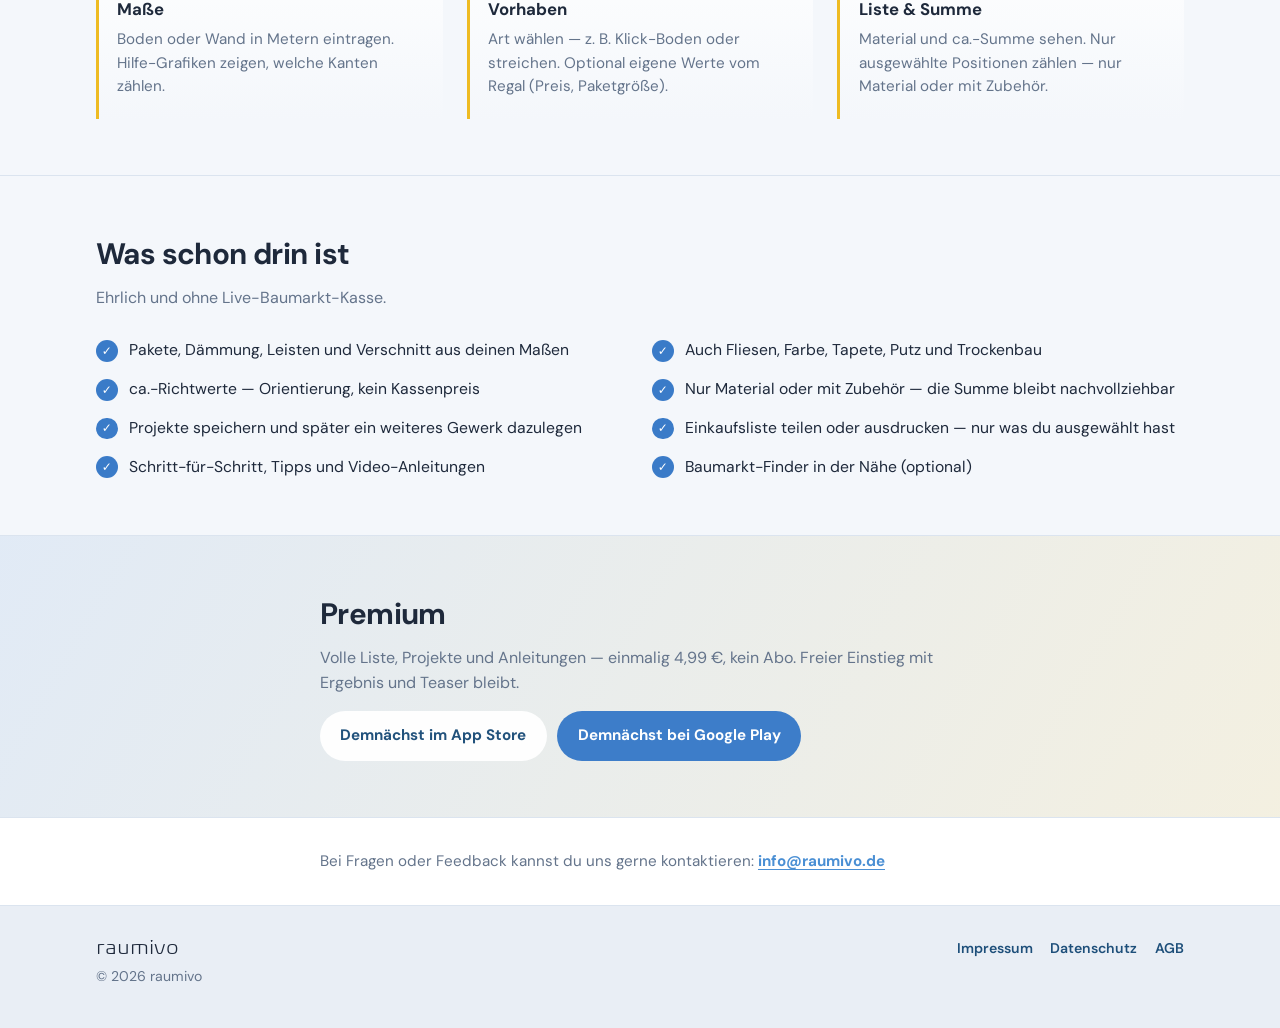
==== commit 6f620c7d: "Clarify hero material line and drop ca. before Premium price. Co-authored-by: Cursor <cursoragent@cu" ====
--- a/index.html
+++ b/index.html
@@ -7,6 +7,9 @@
     <meta name="description" content="Neuen Boden planen mit raumivo: Pakete, Dämmung, Leisten und ca.-Richtwerte — plus Farbe, Tapete, Fliesen und mehr. App für Android und iOS.">
     <meta name="theme-color" content="#3A7BC8">
     <link rel="icon" type="image/png" href="img/logo.png">
+    <link rel="preconnect" href="https://fonts.googleapis.com">
+    <link rel="preconnect" href="https://fonts.gstatic.com" crossorigin>
+    <link href="https://fonts.googleapis.com/css2?family=DM+Sans:ital,opsz,wght@0,9..40,400;0,9..40,600;0,9..40,700;1,9..40,400&display=swap" rel="stylesheet">
     <link rel="stylesheet" href="site.css">
 </head>
 <body>
@@ -30,7 +33,7 @@
                 <h1 id="hero-title" class="hero-headline">Planen, bevor du zum Baumarkt fährst.</h1>
                 <ul class="hero-slogans">
                     <li>Nichts vergessen.</li>
-                    <li>Pakete, Dämmung, Leisten.</li>
+                    <li>Material: Laminat-Pakete, Dämmung, Sockelleisten …</li>
                     <li>Richtwerte — kein Kassenpreis.</li>
                 </ul>
                 <div class="cta-row">
@@ -123,7 +126,7 @@
         <section class="section section-premium" aria-labelledby="premium-title">
             <div class="section-inner premium-box">
                 <h2 id="premium-title">Premium</h2>
-                <p>Volle Liste, Projekte und Anleitungen — einmalig ca.&nbsp;4,99&nbsp;€, kein Abo. Freier Einstieg mit Ergebnis und Teaser bleibt.</p>
+                <p>Volle Liste, Projekte und Anleitungen — einmalig 4,99&nbsp;€, kein Abo. Freier Einstieg mit Ergebnis und Teaser bleibt.</p>
                 <div class="cta-row">
                     <a class="btn btn-secondary is-soon" href="mailto:info@raumivo.de" data-store="appstore"
                        data-label-soon="Demnächst im App Store"
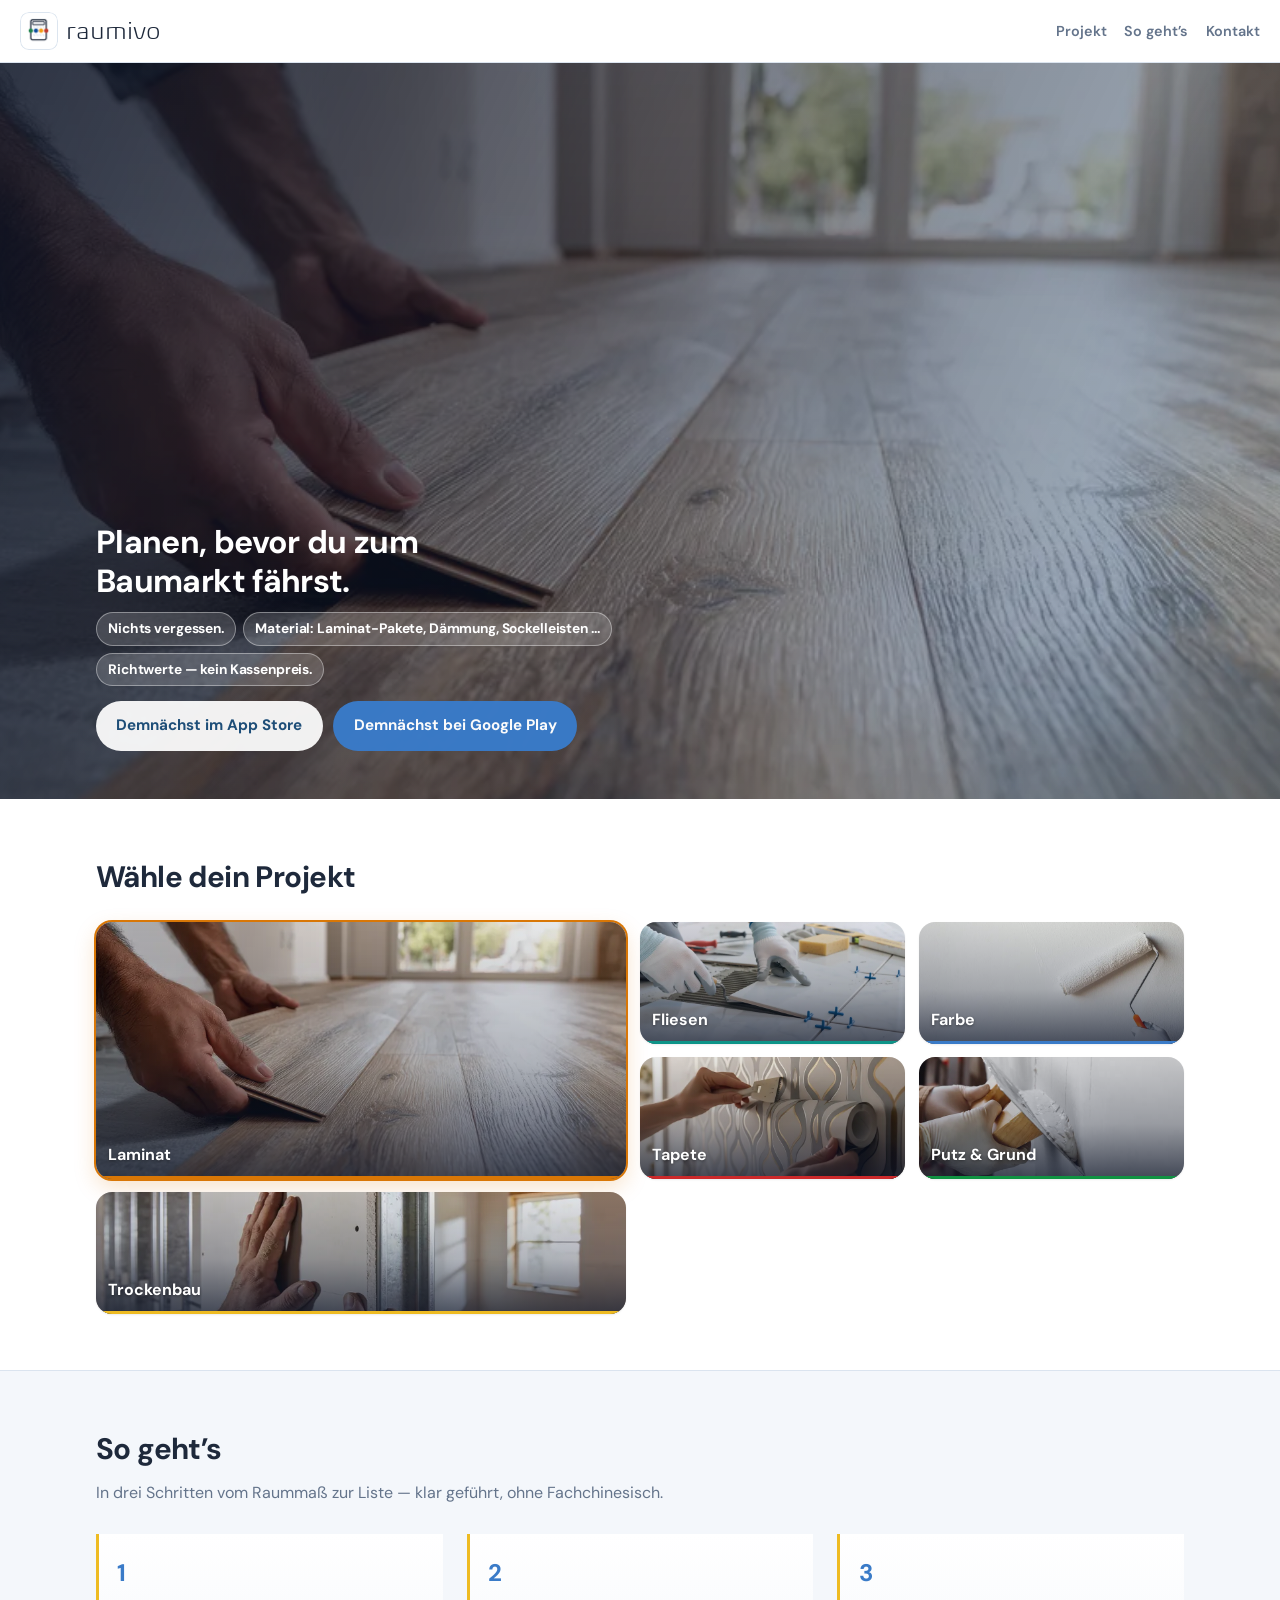
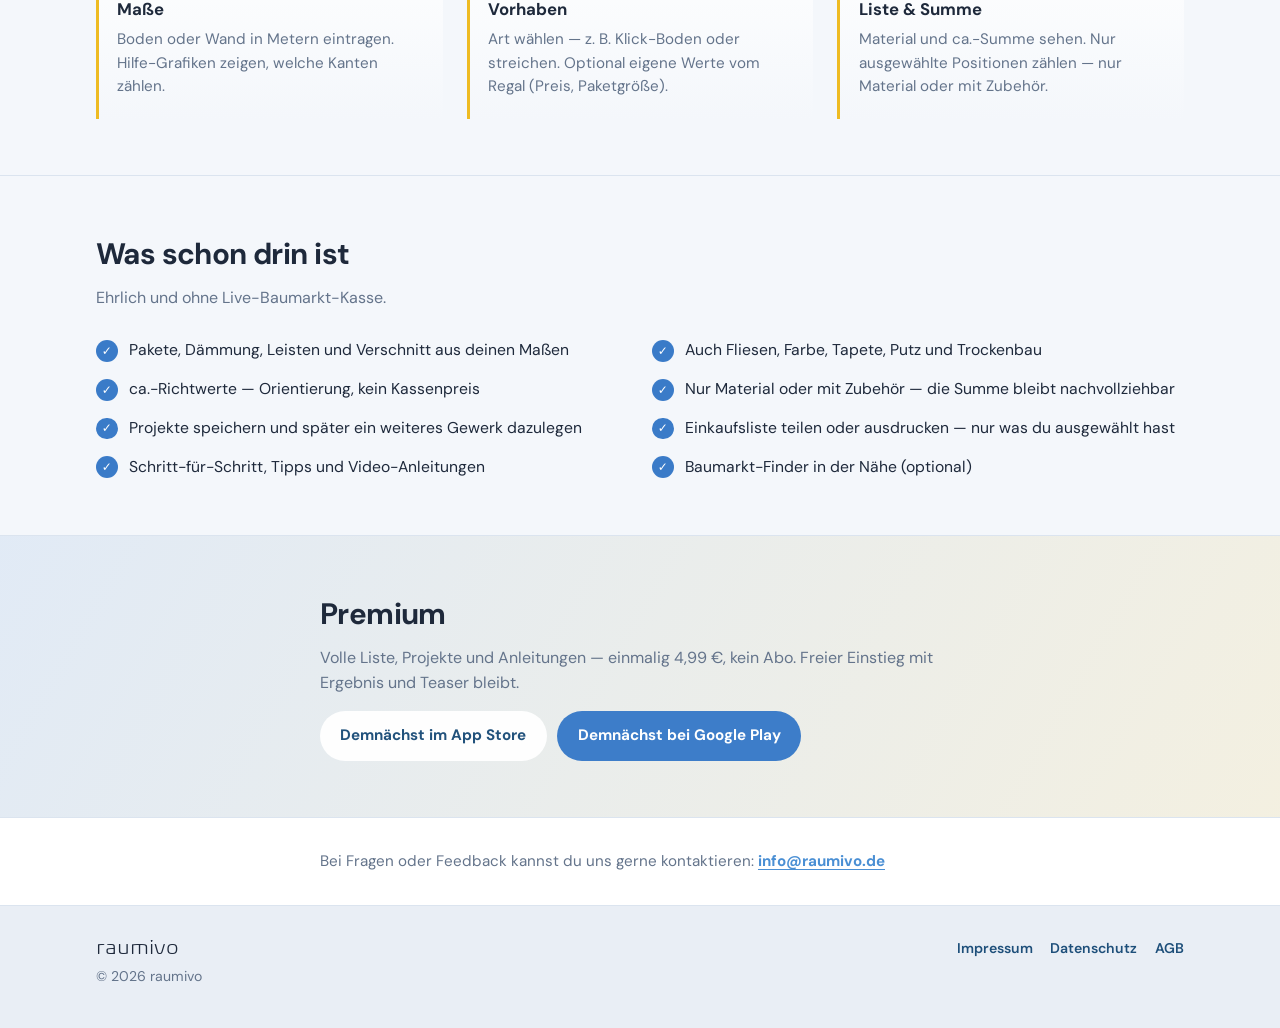
==== commit bc010ed2: "Force Pages redeploy: confirm hero/premium copy and drop Google Fonts. Co-authored-by: Cursor <curso" ====
--- a/index.html
+++ b/index.html
@@ -7,9 +7,6 @@
     <meta name="description" content="Neuen Boden planen mit raumivo: Pakete, Dämmung, Leisten und ca.-Richtwerte — plus Farbe, Tapete, Fliesen und mehr. App für Android und iOS.">
     <meta name="theme-color" content="#3A7BC8">
     <link rel="icon" type="image/png" href="img/logo.png">
-    <link rel="preconnect" href="https://fonts.googleapis.com">
-    <link rel="preconnect" href="https://fonts.gstatic.com" crossorigin>
-    <link href="https://fonts.googleapis.com/css2?family=DM+Sans:ital,opsz,wght@0,9..40,400;0,9..40,600;0,9..40,700;1,9..40,400&display=swap" rel="stylesheet">
     <link rel="stylesheet" href="site.css">
 </head>
 <body>
